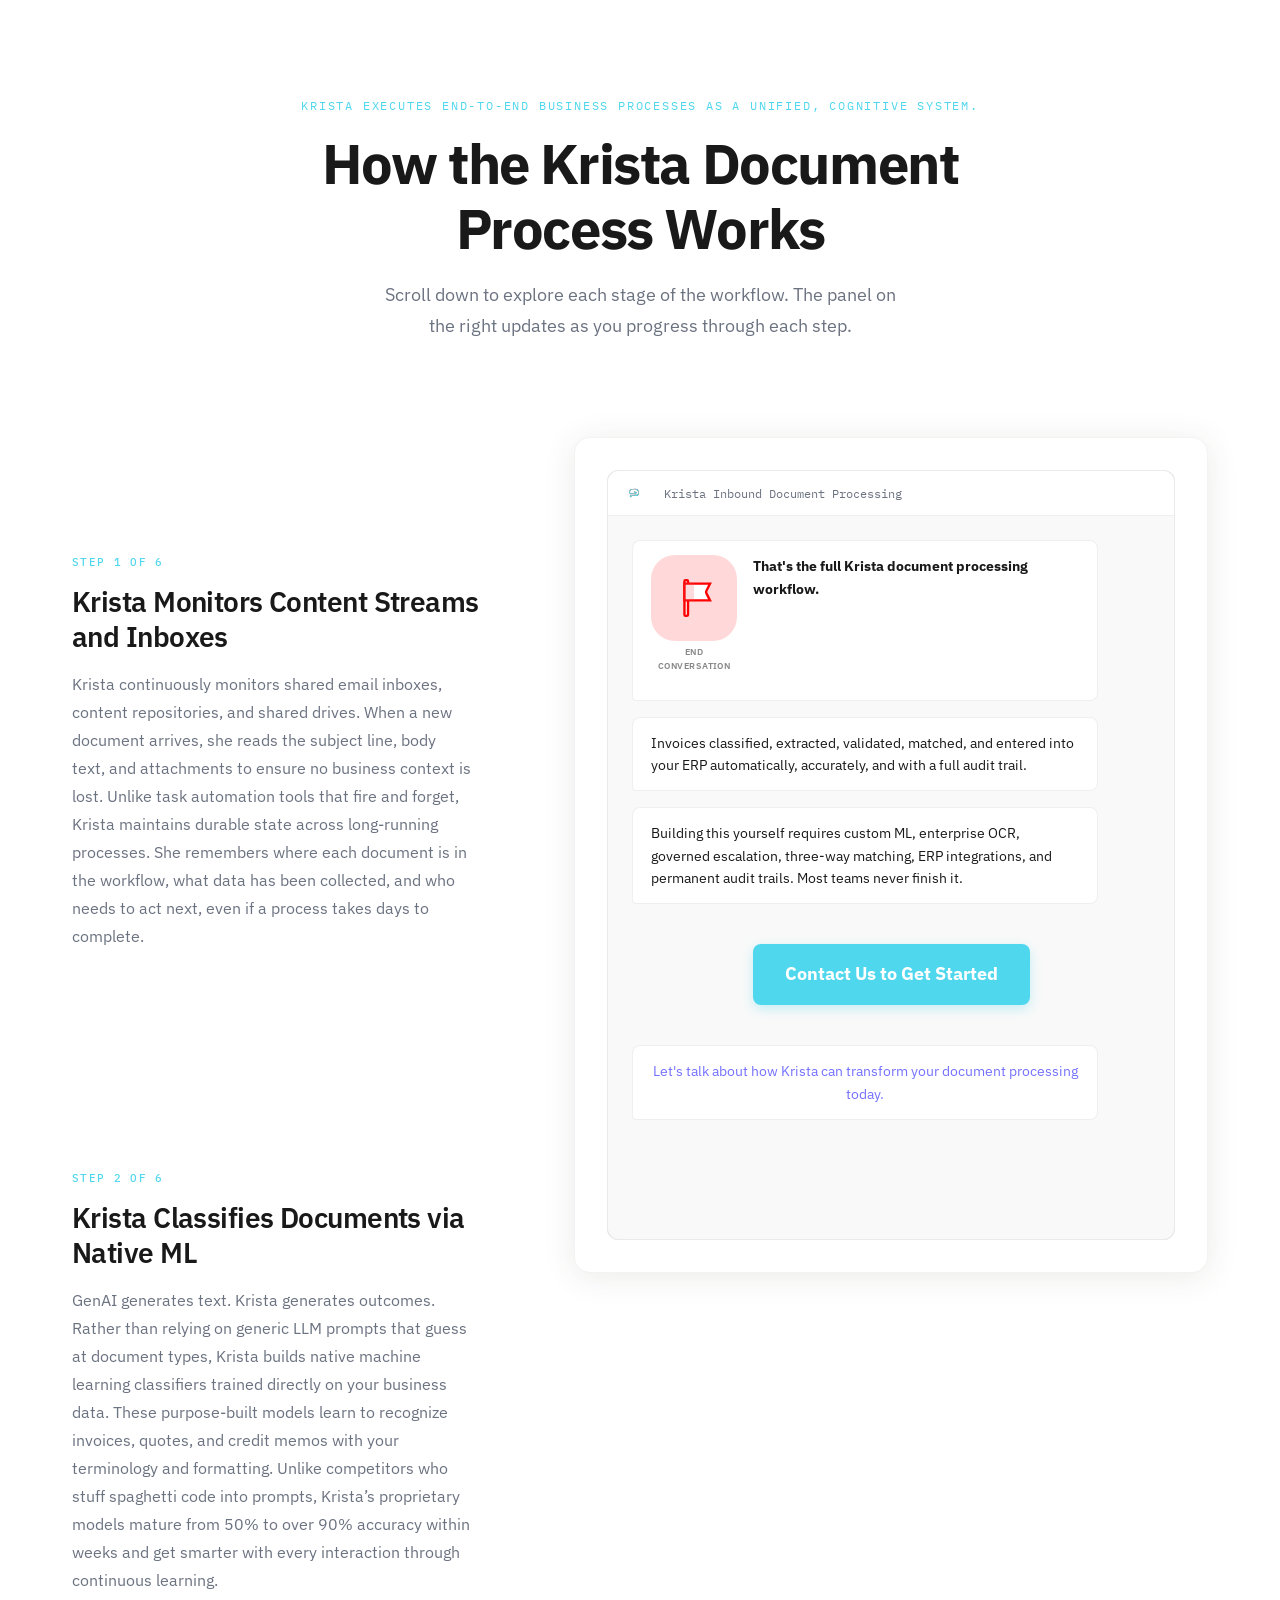
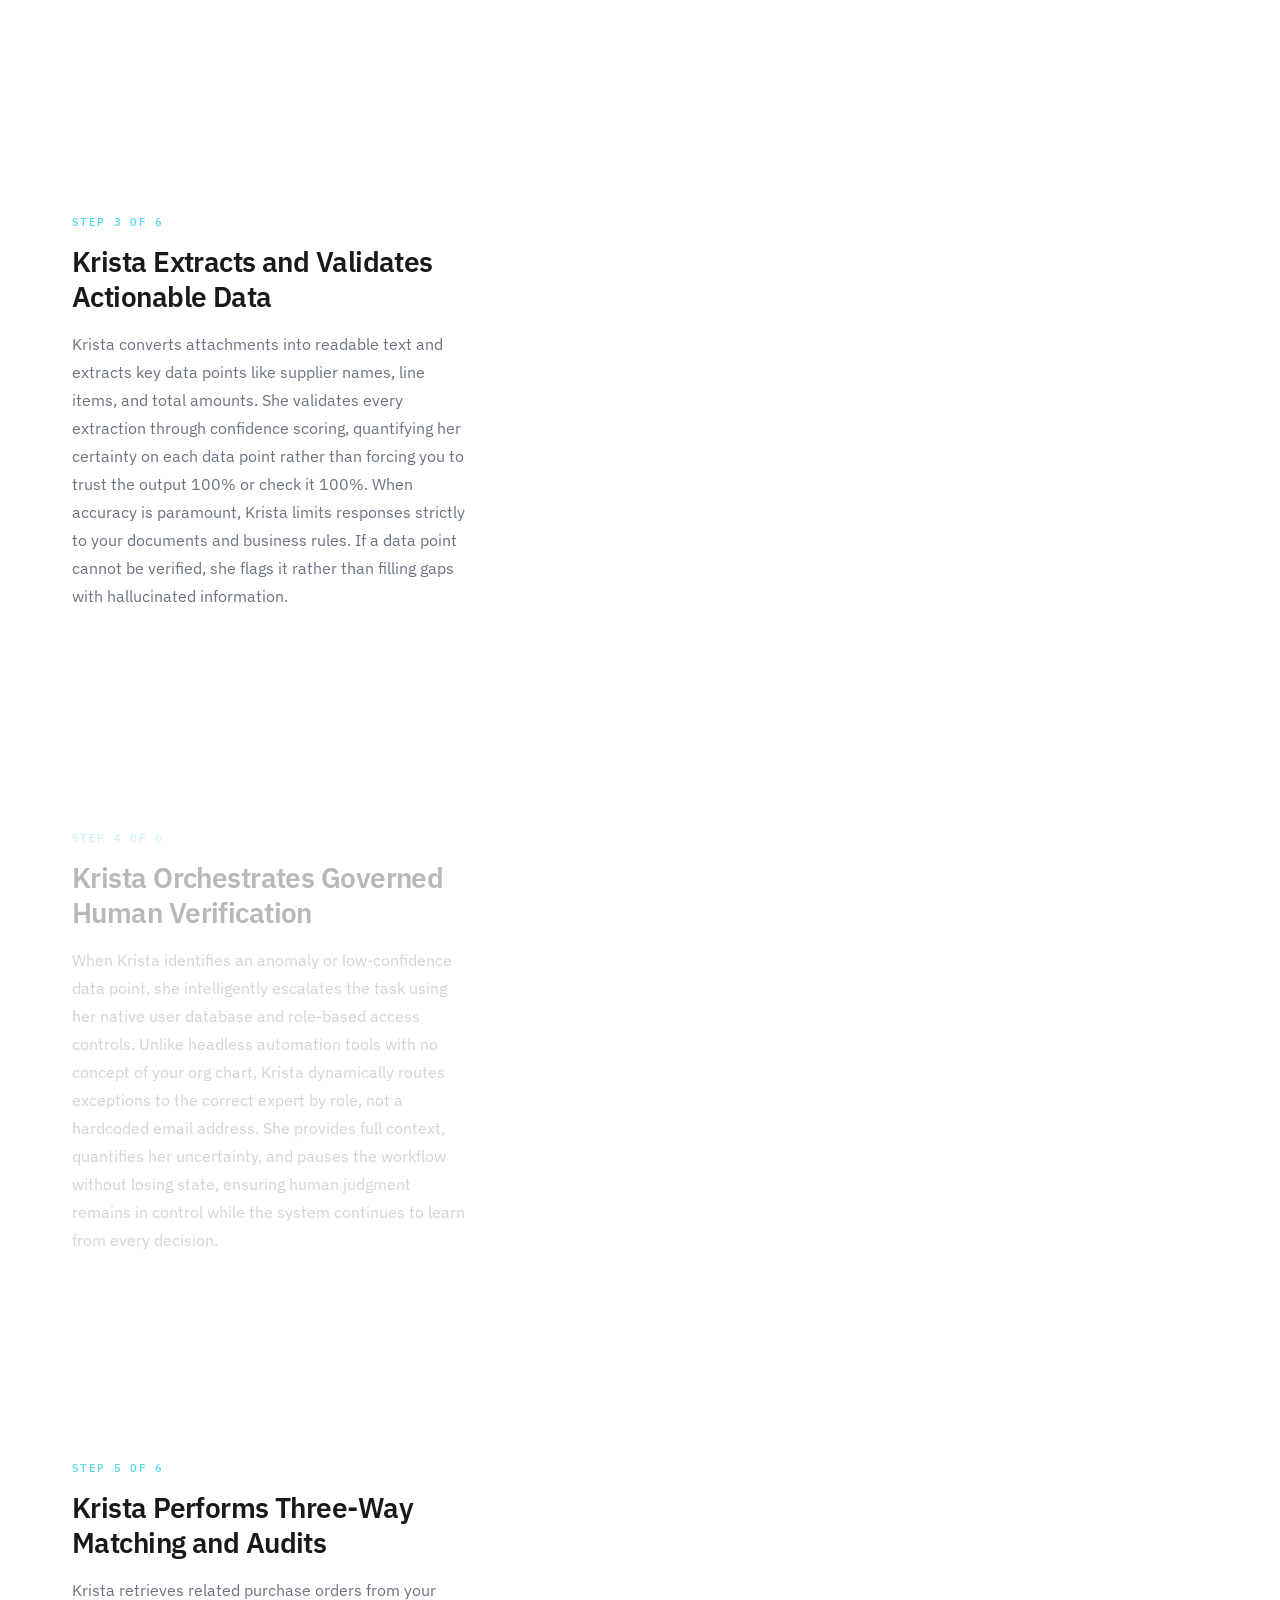
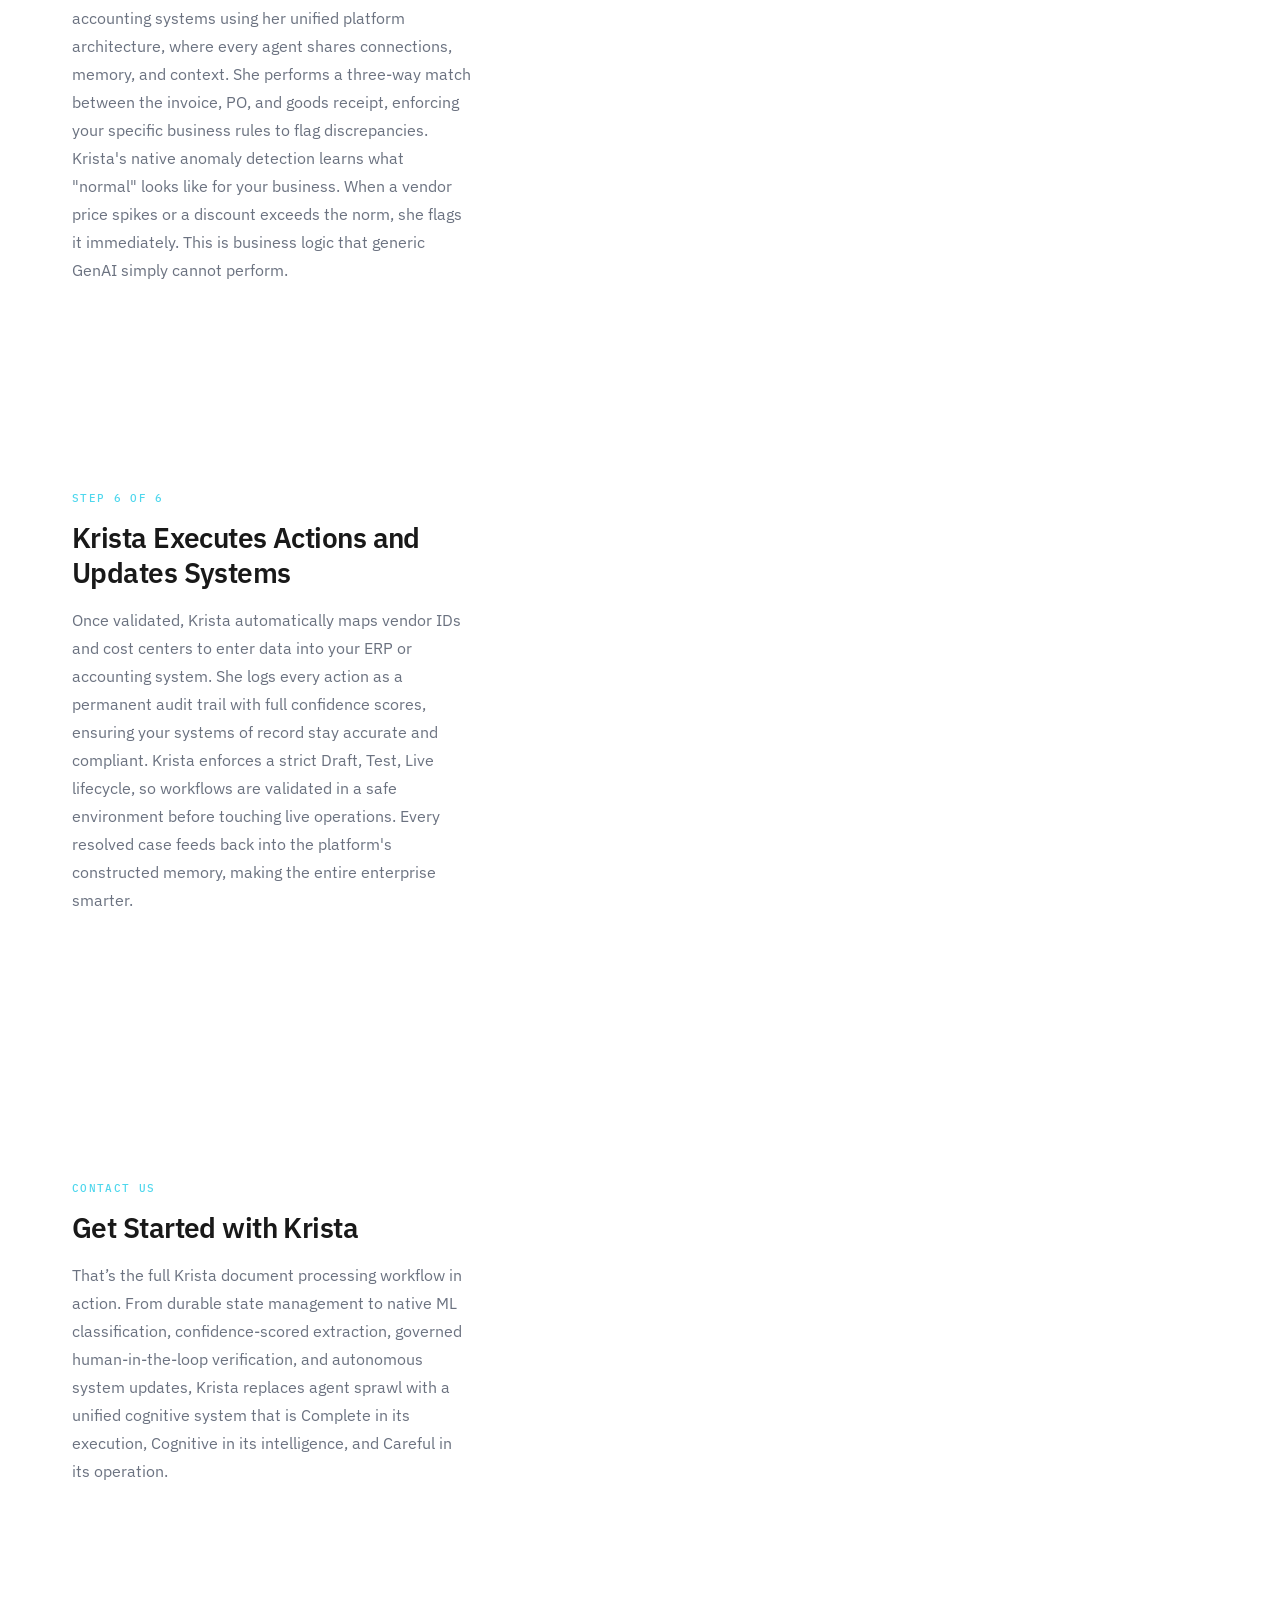
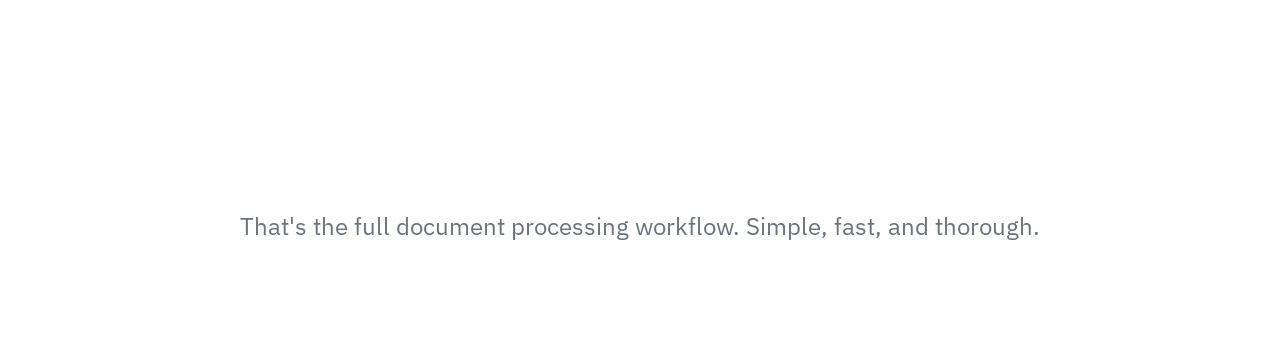
==== Inbound Document Processing/index.html @ 0df061a1 "Add Inbound Document Processing demo and update fonts to IBM Plex Sans New scrollytelling demo for i" ====
<!DOCTYPE html>
<html lang="en">
<head>
  <meta charset="UTF-8">
  <meta name="viewport" content="width=device-width, initial-scale=1.0">
  <title>Scrollytelling Demo</title>
  <link rel="preconnect" href="https://fonts.googleapis.com">
  <link rel="preconnect" href="https://fonts.gstatic.com" crossorigin>
  <link href="https://fonts.googleapis.com/css2?family=IBM+Plex+Sans:wght@400;500;600;700&family=IBM+Plex+Mono:wght@400;500&display=swap" rel="stylesheet">
  <link rel="stylesheet" href="styles.css">
</head>
<body>

  <header class="hero">
    <span class="hero__label">Krista executes end-to-end business processes as a unified, cognitive system.</span>
    <h1 class="hero__title">How the Krista Document Process Works</h1>
    <p class="hero__subtitle">Scroll down to explore each stage of the workflow. The panel on the right updates as you progress through each step.</p>
  </header>

  <section class="scrolly" aria-label="Feature walkthrough">

    <!-- LEFT COLUMN: Scrollable text steps -->
    <div class="scrolly__steps">

      <article class="scrolly__step is-active" data-step="1">
        <span class="scrolly__label">STEP 1 OF 6</span>
        <h2 class="scrolly__heading">Krista Monitors Content Streams and Inboxes</h2>
        <p class="scrolly__text">Krista continuously monitors shared email inboxes, content repositories, and shared drives. When a new document arrives, she reads the subject line, body text, and attachments to ensure no business context is lost. Unlike task automation tools that fire and forget, Krista maintains durable state across long-running processes. She remembers where each document is in the workflow, what data has been collected, and who needs to act next, even if a process takes days to complete.</p>
      </article>

      <article class="scrolly__step" data-step="2">
        <span class="scrolly__label">STEP 2 OF 6</span>
        <h2 class="scrolly__heading">Krista Classifies Documents via Native ML</h2>
        <p class="scrolly__text">GenAI generates text. Krista generates outcomes. Rather than relying on generic LLM prompts that guess at document types, Krista builds native machine learning classifiers trained directly on your business data. These purpose-built models learn to recognize invoices, quotes, and credit memos with your terminology and formatting. Unlike competitors who stuff spaghetti code into prompts, Krista’s proprietary models mature from 50% to over 90% accuracy within weeks and get smarter with every interaction through continuous learning.</p>
      </article>

      <article class="scrolly__step" data-step="3">
        <span class="scrolly__label">STEP 3 OF 6</span>
        <h2 class="scrolly__heading">Krista Extracts and Validates Actionable Data</h2>
        <p class="scrolly__text">Krista converts attachments into readable text and extracts key data points like supplier names, line items, and total amounts. She validates every extraction through confidence scoring, quantifying her certainty on each data point rather than forcing you to trust the output 100% or check it 100%. When accuracy is paramount, Krista limits responses strictly to your documents and business rules. If a data point cannot be verified, she flags it rather than filling gaps with hallucinated information.</p>
      </article>

      <article class="scrolly__step" data-step="4">
        <span class="scrolly__label">STEP 4 OF 6</span>
        <h2 class="scrolly__heading">Krista Orchestrates Governed Human Verification</h2>
        <p class="scrolly__text">When Krista identifies an anomaly or low-confidence data point, she intelligently escalates the task using her native user database and role-based access controls. Unlike headless automation tools with no concept of your org chart, Krista dynamically routes exceptions to the correct expert by role, not a hardcoded email address. She provides full context, quantifies her uncertainty, and pauses the workflow without losing state, ensuring human judgment remains in control while the system continues to learn from every decision.</p>
      </article>

      <article class="scrolly__step" data-step="5">
        <span class="scrolly__label">STEP 5 OF 6</span>
        <h2 class="scrolly__heading">Krista Performs Three-Way Matching and Audits</h2>
        <p class="scrolly__text">Krista retrieves related purchase orders from your accounting systems using her unified platform architecture, where every agent shares connections, memory, and context. She performs a three-way match between the invoice, PO, and goods receipt, enforcing your specific business rules to flag discrepancies. Krista's native anomaly detection learns what "normal" looks like for your business. When a vendor price spikes or a discount exceeds the norm, she flags it immediately. This is business logic that generic GenAI simply cannot perform.</p>
      </article>

      <article class="scrolly__step" data-step="6">
        <span class="scrolly__label">STEP 6 OF 6</span>
        <h2 class="scrolly__heading">Krista Executes Actions and Updates Systems</h2>
        <p class="scrolly__text">Once validated, Krista automatically maps vendor IDs and cost centers to enter data into your ERP or accounting system. She logs every action as a permanent audit trail with full confidence scores, ensuring your systems of record stay accurate and compliant. Krista enforces a strict Draft, Test, Live lifecycle, so workflows are validated in a safe environment before touching live operations. Every resolved case feeds back into the platform's constructed memory, making the entire enterprise smarter.</p>
      </article>

       <article class="scrolly__step" data-step="7">
        <span class="scrolly__label">Contact Us</span>
        <h2 class="scrolly__heading">Get Started with Krista</h2>
        <p class="scrolly__text">That’s the full Krista document processing workflow in action. From durable state management to native ML classification, confidence-scored extraction, governed human-in-the-loop verification, and autonomous system updates, Krista replaces agent sprawl with a unified cognitive system that is Complete in its execution, Cognitive in its intelligence, and Careful in its operation.</p>

    </div>

    <!-- RIGHT COLUMN: Sticky panel with swappable content -->
    <div class="scrolly__sticky-wrap">
      <div class="scrolly__sticky">

       <!-- Panel 1: Step 1 – Monitor Content Streams and Inboxes -->
<div class="scrolly__panel is-active" data-panel="1">
  <div class="panel-card">
    <div class="panel-card__header">
      <img src="krista-mark.svg" alt="Krista" style="width: 20px; height: 20px; vertical-align: middle; margin-right: 6px;">
      <span class="panel-card__title">Krista Inbound Document Processing</span>
    </div>
    <div class="panel-card__body">

      <div class="chat-bubble chat-bubble--user">
        <div style="float: left; margin: 0 16px 12px 0; max-width: 20%;">
          <img src="icon-ask-system.svg" alt="Ask a System" style="display: block; width: 100%; height: auto; border-radius: 8px;">
          <div style="font-size: 9px; font-weight: 600; text-transform: uppercase; letter-spacing: 0.05em; color: #888; margin-top: 4px; text-align: center;">Ask a System</div>
        </div>
        New email in ap@yourcompany.com<br>
        From: billing@acme-supplier.com<br>
        Subject: Invoice #INV-2024-7891 Attached<br>
        1 attachment: invoice_7891.pdf
      </div>

      <div class="chat-bubble chat-bubble--agent chat-bubble--hidden">
        <span class="chat-bubble__status">Monitoring inbox and shared drives...</span>
        New message with attachment detected. Reading subject, body, and metadata.
      </div>

      <div class="chat-bubble chat-bubble--agent chat-bubble--hidden">
        <span class="chat-bubble__status">Step 1 complete.</span>
        Document received. Moving to classification.
      </div>
    </div>
  </div>
</div>

<!-- Panel 2: Step 2 – Classify Documents via Native ML -->
<div class="scrolly__panel" data-panel="2">
  <div class="panel-card">
    <div class="panel-card__header">
      <img src="krista-mark.svg" alt="Krista" style="width: 20px; height: 20px; vertical-align: middle; margin-right: 6px;">
      <span class="panel-card__title">Krista Inbound Document Processing</span>
    </div>
    <div class="panel-card__body">

      <div class="chat-bubble chat-bubble--agent">
        <div style="float: left; margin: 0 16px 12px 0; max-width: 20%;">
          <img src="icon-ask-krista-ai.svg" alt="Ask Krista AI" style="display: block; width: 100%; height: auto; border-radius: 8px;">
          <div style="font-size: 9px; font-weight: 600; text-transform: uppercase; letter-spacing: 0.05em; color: #888; margin-top: 4px; text-align: center;">Ask Krista AI</div>
        </div>
        <span class="chat-bubble__status">Analyzing attachment: invoice_7891.pdf</span>
        Running native ML classifier trained on your business documents.
      </div>

      <div class="chat-bubble chat-bubble--agent chat-bubble--hidden">
        <span class="chat-bubble__status">Classification result:</span>
        Document type: Invoice<br>
        Sub-type: Vendor Purchase Invoice<br>
        Confidence: 96%
      </div>

      <div class="chat-bubble chat-bubble--agent chat-bubble--hidden">
        <span class="chat-bubble__status">Step 2 complete.</span>
        Document classified. Proceeding to data extraction.
      </div>

    </div>
  </div>
</div>
    <!-- Panel 3: Step 3 – Extract and Validate Actionable Data -->
<div class="scrolly__panel" data-panel="3">
  <div class="panel-card">
    <div class="panel-card__header">
      <img src="krista-mark.svg" alt="Krista" style="width: 20px; height: 20px; vertical-align: middle; margin-right: 6px;">
      <span class="panel-card__title">Krista Inbound Document Processing</span>
    </div>
    <div class="panel-card__body">

      <div class="chat-bubble chat-bubble--agent">
        <div style="float: left; margin: 0 16px 12px 0; max-width: 20%;">
          <img src="icon-ask-krista-ai.svg" alt="Ask Krista AI" style="display: block; width: 100%; height: auto; border-radius: 8px;">
          <div style="font-size: 9px; font-weight: 600; text-transform: uppercase; letter-spacing: 0.05em; color: #888; margin-top: 4px; text-align: center;">Ask Krista AI</div>
        </div>
        <span class="chat-bubble__status">Extracting key data points...</span>
        Supplier: Acme Industrial Supply<br>
        Invoice #: INV-2024-7891<br>
        Line items: 3 detected<br>
        Total: $14,750.00
      </div>

      <div class="chat-bubble chat-bubble--agent chat-bubble--hidden">
        <span class="chat-bubble__status">Confidence scoring...</span>
        Supplier name: 99% | Line items: 97% | Total: 99%<br>
        Overall data integrity: 98%
      </div>

      <div class="chat-bubble chat-bubble--agent chat-bubble--hidden">
        <span class="chat-bubble__status">Step 3 complete.</span>
        All data extracted and validated. Proceeding to verification.
      </div>

    </div>
  </div>
</div>
    

        <!-- Panel 4: Step 4 – Governed Human Verification -->
<div class="scrolly__panel" data-panel="4">
  <div class="panel-card">
    <div class="panel-card__header">
      <img src="krista-mark.svg" alt="Krista" style="width: 20px; height: 20px; vertical-align: middle; margin-right: 6px;">
      <span class="panel-card__title">Krista Inbound Document Processing</span>
    </div>
    <div class="panel-card__body">

      <div class="chat-bubble chat-bubble--agent">
        <div style="float: left; margin: 0 16px 12px 0; max-width: 20%;">
          <img src="icon-inform-person.svg" alt="Inform a Person" style="display: block; width: 100%; height: auto; border-radius: 8px;">
          <div style="font-size: 9px; font-weight: 600; text-transform: uppercase; letter-spacing: 0.05em; color: #888; margin-top: 4px; text-align: center;">Inform a Person</div>
        </div>
        <span class="chat-bubble__status">Anomaly detected</span>
        Line item #2 unit price ($4,250) differs from catalog ($3,950).<br>
        <strong>Flagged. Initiating governed escalation.</strong>
      </div>

      <div class="chat-bubble chat-bubble--agent chat-bubble--hidden">
        <span class="chat-bubble__status">Routing to AP Manager (Vendor Pricing)...</span>
        Providing: original PDF, extracted data, flagged discrepancy, supplier history.
      </div>

      <div class="chat-bubble chat-bubble--agent chat-bubble--hidden">
        <span class="chat-bubble__status">Waiting for human verification...</span>
        Krista paused. Human judgment in control.
      </div>

      <div class="chat-bubble chat-bubble--agent chat-bubble--hidden">
        <span class="chat-bubble__status">Step 4 complete.</span>
        Expert confirmed: new contract rate is valid. Proceeding.
      </div>

    </div>
  </div>
</div>

        <!-- Panel 5: Step 5 – Three-Way Matching and Audits -->
<div class="scrolly__panel" data-panel="5">
  <div class="panel-card">
    <div class="panel-card__header">
      <img src="krista-mark.svg" alt="Krista" style="width: 20px; height: 20px; vertical-align: middle; margin-right: 6px;">
      <span class="panel-card__title">Krista Inbound Document Processing</span>
    </div>
    <div class="panel-card__body">

      <div class="chat-bubble chat-bubble--agent">
        <div style="float: left; margin: 0 16px 12px 0; max-width: 20%;">
          <img src="icon-ask-system.svg" alt="Ask a System" style="display: block; width: 100%; height: auto; border-radius: 8px;">
          <div style="font-size: 9px; font-weight: 600; text-transform: uppercase; letter-spacing: 0.05em; color: #888; margin-top: 4px; text-align: center;">Ask a System</div>
        </div>
        <span class="chat-bubble__status">Retrieving PO from accounting systems...</span>
        Matching PO found: PO-2024-3344
      </div>

      <div class="chat-bubble chat-bubble--agent chat-bubble--hidden">
        <span class="chat-bubble__status">Three-way match...</span>
        Invoice INV-2024-7891 / PO PO-2024-3344 / GR GR-8821<br>
        Line items: 3/3 matched | Amounts: 0.2% variance
      </div>

      <div class="chat-bubble chat-bubble--agent chat-bubble--hidden">
        <span class="chat-bubble__status">Business rules check...</span>
        Duplicate: PASSED | Net 30: confirmed | Under $25K: auto-approved | Fraud: none
      </div>

      <div class="chat-bubble chat-bubble--agent chat-bubble--hidden">
        <span class="chat-bubble__status">Step 5 complete.</span>
        Three-way match verified. Ready for system entry.
      </div>

    </div>
  </div>
</div>

        <!-- Panel 6: Step 6 – Execute Actions and Update Systems -->
<div class="scrolly__panel" data-panel="6">
  <div class="panel-card">
    <div class="panel-card__header">
      <img src="krista-mark.svg" alt="Krista" style="width: 20px; height: 20px; vertical-align: middle; margin-right: 6px;">
      <span class="panel-card__title">Krista Inbound Document Processing</span>
    </div>
    <div class="panel-card__body">

      <div class="chat-bubble chat-bubble--agent">
        <div style="float: left; margin: 0 16px 12px 0; max-width: 20%;">
          <img src="icon-manage-information.svg" alt="Manage Information" style="display: block; width: 100%; height: auto; border-radius: 8px;">
          <div style="font-size: 9px; font-weight: 600; text-transform: uppercase; letter-spacing: 0.05em; color: #888; margin-top: 4px; text-align: center;">Manage Information</div>
        </div>
        <span class="chat-bubble__status">Mapping to ERP...</span>
        Vendor ID: V-00482 | Cost center: CC-3100 | GL: 5200
      </div>

      <div class="chat-bubble chat-bubble--agent chat-bubble--hidden">
        <span class="chat-bubble__status">Posting to accounts payable...</span>
        AP voucher created in SAP. Payment scheduled: April 14, 2026.
      </div>

      <div class="chat-bubble chat-bubble--agent chat-bubble--hidden">
        <span class="chat-bubble__status">Audit trail logged.</span>
        Receipt, classification, verification, match, and ERP entry recorded.
      </div>

      <div class="chat-bubble chat-bubble--agent chat-bubble--hidden">
        <span class="chat-bubble__status">Step 6 complete.</span>
        Systems updated. Audit secured. Ready for next document.
      </div>

    </div>
  </div>
</div>
<!-- Panel 7: Final Summary & Call to Action -->
<div class="scrolly__panel" data-panel="7">
  <div class="panel-card">
    <div class="panel-card__header">
      <img src="krista-mark.svg" alt="Krista" style="width: 20px; height: 20px; vertical-align: middle; margin-right: 6px;">
      <span class="panel-card__title">Krista Inbound Document Processing</span>
    </div>
    <div class="panel-card__body">

      <div class="chat-bubble chat-bubble--agent">
        <div style="float: left; margin: 0 16px 12px 0; max-width: 20%;">
          <img src="icon-end-conversation.svg" alt="End Conversation" style="display: block; width: 100%; height: auto; border-radius: 8px;">
          <div style="font-size: 9px; font-weight: 600; text-transform: uppercase; letter-spacing: 0.05em; color: #888; margin-top: 4px; text-align: center;">End Conversation</div>
        </div>
        <strong>That's the full Krista document processing workflow.</strong>
      </div>

      <div class="chat-bubble chat-bubble--agent chat-bubble--hidden">
        Invoices classified, extracted, validated, matched, and entered into your ERP automatically, accurately, and with a full audit trail.
      </div>

      <div class="chat-bubble chat-bubble--agent chat-bubble--hidden">
        Building this yourself requires custom ML, enterprise OCR, governed escalation, three-way matching, ERP integrations, and permanent audit trails. Most teams never finish it.
      </div>

      <!-- Call to Action Button -->
      <div style="text-align: center; margin: 24px 0;">
        <a href="https://krista.ai/contact/"
           target="_blank"
           style="display: inline-block; padding: 16px 32px; background-color: #4FD7ED; color: #FFFFFF; font-weight: bold; text-decoration: none; border-radius: 8px; font-size: 18px; box-shadow: 0 4px 12px rgba(79,215,237,0.3); transition: all 0.3s;">
          Contact Us to Get Started
        </a>
      </div>

      <div class="chat-bubble chat-bubble--agent chat-bubble--hidden" style="text-align: center; font-size: 14px; color: #7471FF;">
        Let's talk about how Krista can transform your document processing today.
      </div>

    </div>
  </div>
</div>
      </div>
    </div>

  </section>

  <footer class="closing">
    <p class="closing__text">That's the full document processing workflow. Simple, fast, and thorough.</p>
  </footer>

  <script src="script.js"></script>
</body>
</html>
---- Inbound Document Processing/styles.css ----
/* ===== DESIGN TOKENS ===== */
:root {
 --color-bg:          #FFFFFF;       /* Primary white for main background */
  --color-bg-light:    #f9f9f9;       /* Light Grey like the product background */
  --color-surface:     #FFFFFF;       /* Clean white cards/bubbles */
  --color-text:        #191919;       /* Nearly Black – main body text, strong readability */
  --color-text-muted:  #6B7280;       /* Grey – muted text, subtitles, secondary info */
  --color-accent:      #4FD7ED;       /* Krista primary blue – key accents, buttons, active states */
  --color-accent-light:#3F39FF;       /* Neon Blue – lighter/vibrant variant for hover/glow */
  --color-callout-bg:  #F6AF1E;       /* Mandarin – warm callout background (attention-grabbing but not harsh) */
  --color-callout-border: #EB7C80;  /* Salmon – border or accent line for callouts/status */
  --color-code-bg:     #3F3920;       /* Deep brown – dark code/syntax block background */
  --color-code-text:   #FFFFFF;       /* White – high-contrast text on dark code bg */
  --color-critical:    #EB7C80;       /* Salmon – softer "critical" (errors/warnings) instead of harsh red */
  --color-high: #e67e22;
  --color-medium: #f1c40f;
  --color-low: #27ae60;

  --font-heading: "IBM Plex Sans", system-ui, -apple-system, sans-serif;
  --font-body: "IBM Plex Sans", system-ui, -apple-system, sans-serif;
  --font-mono: "IBM Plex Mono", "SF Mono", "Consolas", monospace;

  --radius-lg: 16px;
  --radius-md: 12px;
  --radius-sm: 8px;
  --radius-xs: 4px;

  --shadow-card: 0 2px 16px rgba(72, 58, 49, 0.06);
  --shadow-sticky: 0 4px 32px rgba(72, 58, 49, 0.10);

  --sticky-top: 2rem;
  --step-min-height: 70vh;
  --transition-speed: 0.4s;
}

/* ===== RESET & BASE ===== */
*,
*::before,
*::after {
  margin: 0;
  padding: 0;
  box-sizing: border-box;
}

html {
  scroll-behavior: smooth;
}

body {
  font-family: var(--font-body);
  background-color: var(--color-bg);
  color: var(--color-text);
  line-height: 1.6;
  -webkit-font-smoothing: antialiased;
}

/* ===== HERO SECTION ===== */
.hero {
  max-width: 800px;
  margin: 0 auto;
  padding: 6rem 2rem 4rem;
  text-align: center;
}

.hero__label {
  font-family: var(--font-mono);
  font-size: 0.75rem;
  letter-spacing: 0.15em;
  text-transform: uppercase;
  color: var(--color-accent);
  display: block;
  margin-bottom: 1rem;
}

.hero__title {
  font-family: var(--font-heading);
  font-size: clamp(2rem, 5vw, 3.5rem);
  font-weight: 700;
  line-height: 1.15;
  letter-spacing: -0.025em;
  color: var(--color-text);
  margin-bottom: 1.25rem;
}

.hero__subtitle {
  font-size: 1.125rem;
  color: var(--color-text-muted);
  max-width: 520px;
  margin: 0 auto;
  line-height: 1.7;
}

/* ===== SCROLLYTELLING CONTAINER ===== */
.scrolly {
  display: flex;
  gap: 48px;
  max-width: 1200px;
  margin: 0 auto;
  padding: 2rem 2rem 4rem;
  position: relative;
}

/* ===== LEFT COLUMN: STEPS ===== */
.scrolly__steps {
  flex: 0 0 40%;
  min-width: 0;
}

.scrolly__step {
  min-height: var(--step-min-height);
  padding: 3rem 0;
  display: flex;
  flex-direction: column;
  justify-content: center;
  opacity: 0.3;
  transition: opacity 0.35s ease;
}

.scrolly__step.is-active {
  opacity: 1;
}

.scrolly__label {
  font-family: var(--font-mono);
  font-size: 0.7rem;
  font-weight: 500;
  letter-spacing: 0.12em;
  text-transform: uppercase;
  color: var(--color-accent);
  margin-bottom: 0.75rem;
  display: block;
}

.scrolly__heading {
  font-family: var(--font-heading);
  font-size: 1.75rem;
  font-weight: 600;
  color: var(--color-text);
  margin-bottom: 1rem;
  line-height: 1.25;
  letter-spacing: -0.02em;
}

.scrolly__text {
  font-size: 1rem;
  line-height: 1.75;
  color: var(--color-text-muted);
  max-width: 40ch;
}

.scrolly__button {
  display: inline-flex;
  align-items: center;
  justify-content: center;
  margin-top: 1.5rem;
  padding: 0.75rem 1.25rem;
  border-radius: var(--radius-sm);
  background: var(--color-accent);
  color: #fff;
  text-decoration: none;
  font-weight: 600;
  transition: background 0.2s ease;
}

.scrolly__button:hover {
  background: var(--color-accent-light);
}

/* ===== RIGHT COLUMN: STICKY WRAP ===== */
.scrolly__sticky-wrap {
  flex: 1;
  min-width: 0;
}

.scrolly__sticky {
  position: sticky;
  top: var(--sticky-top);
  height: calc(100vh - var(--sticky-top) - 2rem);
  background: var(--color-surface);
  border-radius: var(--radius-lg);
  box-shadow: var(--shadow-sticky);
  border: 1px solid rgba(72, 58, 49, 0.06);
  overflow: hidden;
  display: grid;
}

/* ===== PANEL STACKING & TRANSITIONS ===== */
.scrolly__panel {
  grid-area: 1 / 1;
  opacity: 0;
  visibility: hidden;
  transition:
    opacity var(--transition-speed) ease,
    visibility 0s var(--transition-speed);
  padding: 2rem;
  display: flex;
  flex-direction: column;
  justify-content: center;
  overflow-y: auto;
}

.scrolly__panel.is-active {
  opacity: 1;
  visibility: visible;
  transition:
    opacity var(--transition-speed) ease,
    visibility 0s 0s;
}

/* ===== CALLOUT BOX ===== */
.scrolly__callout {
  background: var(--color-callout-bg);
  border-left: 3px solid var(--color-callout-border);
  border-radius: var(--radius-xs);
  padding: 0.875rem 1.125rem;
  margin-top: 1.5rem;
  font-size: 0.85rem;
  line-height: 1.6;
  color: var(--color-text);
}

/* ===== PANEL 1: CHAT CARD ===== */
.panel-card {
  background: var(--color-bg-light);
  border-radius: var(--radius-md);
  overflow: hidden;
  border: 1px solid rgba(72, 58, 49, 0.08);
  height: 100%;
  display: flex;
  flex-direction: column;
}

.panel-card__header {
  display: flex;
  align-items: center;
  gap: 6px;
  padding: 0.75rem 1rem;
  background: var(--color-bg);
  border-bottom: 1px solid rgba(72, 58, 49, 0.08);
}

.panel-card__dot {
  width: 10px;
  height: 10px;
  border-radius: 50%;
}

.panel-card__dot--red { background: #e74c3c; }
.panel-card__dot--yellow { background: #f39c12; }
.panel-card__dot--green { background: #2ecc71; }

.panel-card__title {
  font-family: var(--font-mono);
  font-size: 0.75rem;
  color: var(--color-text-muted);
  margin-left: 8px;
}

.panel-card__body {
  padding: 1.5rem;
  flex: 1;
  display: flex;
  flex-direction: column;
  gap: 1rem;
}

.chat-bubble {
  padding: 0.875rem 1.125rem;
  border-radius: var(--radius-sm);
  font-size: 0.875rem;
  line-height: 1.6;
  max-width: 90%;
}

.chat-bubble--user {
  background: var(--color-accent);
  color: #fff;
  align-self: flex-end;
  border-bottom-right-radius: var(--radius-xs);
}

.chat-bubble--agent {
  background: var(--color-surface);
  color: var(--color-text);
  align-self: flex-start;
  border: 1px solid rgba(72, 58, 49, 0.08);
  border-bottom-left-radius: var(--radius-xs);
}

.chat-bubble__status {
  display: block;
  font-family: var(--font-mono);
  font-size: 0.7rem;
  color: var(--color-accent-light);
  margin-bottom: 0.5rem;
}

.chat-bubble--hidden {
  opacity: 0;
  visibility: hidden;
  transition: opacity 0.3s ease, visibility 0.3s ease;
}

/* ===== PANEL 2: CODE BLOCK ===== */
.panel-code {
  background: var(--color-code-bg);
  border-radius: var(--radius-md);
  overflow: hidden;
  height: 100%;
  display: flex;
  flex-direction: column;
}

.panel-code__header {
  display: flex;
  justify-content: space-between;
  align-items: center;
  padding: 0.75rem 1.25rem;
  background: rgba(0, 0, 0, 0.2);
}

.panel-code__filename {
  font-family: var(--font-mono);
  font-size: 0.75rem;
  color: var(--color-code-text);
  opacity: 0.7;
}

.panel-code__badge {
  font-family: var(--font-mono);
  font-size: 0.65rem;
  text-transform: uppercase;
  letter-spacing: 0.08em;
  color: #2ecc71;
  background: rgba(46, 204, 113, 0.15);
  padding: 2px 8px;
  border-radius: 999px;
}

.panel-code__body {
  padding: 1.25rem;
  flex: 1;
  overflow: auto;
  font-family: var(--font-mono);
  font-size: 0.8rem;
  line-height: 1.8;
  color: var(--color-code-text);
  tab-size: 4;
}

.panel-code__body code {
  font-family: inherit;
}

.code-keyword { color: #e8a850; }
.code-func { color: #6dbf8b; }
.code-string { color: #e07b6c; }
.code-comment { color: #7b6f65; }

/* ===== PANEL 3: VISUAL/HEATMAP ===== */
.panel-visual {
  display: flex;
  flex-direction: column;
  align-items: center;
  justify-content: center;
  height: 100%;
  gap: 1.5rem;
}

.panel-visual__grid {
  display: flex;
  flex-direction: column;
  gap: 8px;
  width: 100%;
  max-width: 360px;
}

.heatmap-row {
  display: flex;
  gap: 8px;
}

.heatmap-cell {
  flex: 1;
  aspect-ratio: 1;
  border-radius: var(--radius-xs);
  background: color-mix(in srgb, var(--color-critical) calc(var(--intensity) * 100%), var(--color-bg) calc((1 - var(--intensity)) * 100%));
  opacity: 0.8;
  transition: transform 0.2s ease;
}

.heatmap-cell:hover {
  transform: scale(1.08);
  opacity: 1;
}

.panel-visual__legend {
  display: flex;
  align-items: center;
  gap: 0.75rem;
  font-size: 0.75rem;
  color: var(--color-text-muted);
}

.panel-visual__legend-bar {
  width: 120px;
  height: 8px;
  border-radius: 4px;
  background: linear-gradient(to right, var(--color-bg), var(--color-critical));
}

.panel-visual__legend-label {
  font-family: var(--font-mono);
  font-size: 0.65rem;
  text-transform: uppercase;
  letter-spacing: 0.08em;
}

.panel-visual__caption {
  font-size: 0.8rem;
  color: var(--color-text-muted);
  text-align: center;
}

/* ===== PANEL 4: METRICS ===== */
.panel-metrics {
  display: flex;
  flex-direction: column;
  gap: 1.25rem;
}

.panel-metrics__title {
  font-family: var(--font-heading);
  font-size: 1.25rem;
  font-weight: 600;
  color: var(--color-text);
}

.metric-row {
  display: flex;
  align-items: center;
  gap: 0.75rem;
}

.metric-row__label {
  font-size: 0.8rem;
  font-weight: 500;
  color: var(--color-text);
  width: 60px;
  flex-shrink: 0;
}

.metric-row__bar {
  flex: 1;
  height: 10px;
  background: var(--color-bg);
  border-radius: 5px;
  overflow: hidden;
}

.metric-row__fill {
  height: 100%;
  width: var(--width);
  border-radius: 5px;
  transition: width 0.6s ease;
}

.metric-row__fill--critical { background: var(--color-critical); }
.metric-row__fill--high { background: var(--color-high); }
.metric-row__fill--medium { background: var(--color-medium); }
.metric-row__fill--low { background: var(--color-low); }

.metric-row__value {
  font-family: var(--font-mono);
  font-size: 0.85rem;
  font-weight: 600;
  color: var(--color-text);
  width: 24px;
  text-align: right;
  flex-shrink: 0;
}

/* ===== PANEL 5: REPORT ===== */
.panel-report {
  display: flex;
  flex-direction: column;
  gap: 1.25rem;
}

.panel-report__header {
  display: flex;
  align-items: center;
  gap: 0.75rem;
}

.panel-report__icon {
  font-size: 2rem;
}

.panel-report__title {
  font-family: var(--font-heading);
  font-size: 1.15rem;
  font-weight: 600;
  color: var(--color-text);
}

.panel-report__meta {
  font-size: 0.75rem;
  color: var(--color-text-muted);
}

.panel-report__section {
  background: var(--color-bg-light);
  border-radius: var(--radius-sm);
  padding: 1rem 1.125rem;
  border: 1px solid rgba(72, 58, 49, 0.06);
}

.panel-report__section-title {
  font-size: 0.85rem;
  font-weight: 600;
  color: var(--color-text);
  margin-bottom: 0.375rem;
}

.panel-report__section-text {
  font-size: 0.8rem;
  line-height: 1.6;
  color: var(--color-text-muted);
  margin-bottom: 0.5rem;
}

.panel-report__section-text code {
  font-family: var(--font-mono);
  font-size: 0.75rem;
  background: var(--color-bg);
  padding: 1px 5px;
  border-radius: 3px;
  color: var(--color-accent);
}

.panel-report__severity {
  font-family: var(--font-mono);
  font-size: 0.6rem;
  font-weight: 600;
  letter-spacing: 0.08em;
  padding: 2px 8px;
  border-radius: 999px;
  display: inline-block;
}

.panel-report__severity--critical {
  background: rgba(192, 57, 43, 0.12);
  color: var(--color-critical);
}

.panel-report__severity--high {
  background: rgba(230, 126, 34, 0.12);
  color: var(--color-high);
}

/* ===== PANEL 6: CTA ===== */
.panel-cta {
  display: flex;
  flex-direction: column;
  align-items: center;
  justify-content: center;
  text-align: center;
  height: 100%;
  gap: 1rem;
}

.panel-cta__icon {
  width: 64px;
  height: 64px;
  border-radius: 50%;
  background: rgba(39, 174, 96, 0.12);
  color: var(--color-low);
  font-size: 1.75rem;
  display: flex;
  align-items: center;
  justify-content: center;
}

.panel-cta__title {
  font-family: var(--font-heading);
  font-size: 1.5rem;
  font-weight: 700;
  color: var(--color-text);
}

.panel-cta__text {
  font-size: 0.9rem;
  color: var(--color-text-muted);
  max-width: 36ch;
  line-height: 1.6;
}

.panel-cta__stats {
  display: flex;
  gap: 2rem;
  margin: 0.75rem 0;
}

.panel-cta__stat {
  display: flex;
  flex-direction: column;
  align-items: center;
}

.panel-cta__stat-value {
  font-family: var(--font-mono);
  font-size: 1.75rem;
  font-weight: 600;
  color: var(--color-text);
}

.panel-cta__stat-label {
  font-size: 0.7rem;
  color: var(--color-text-muted);
  text-transform: uppercase;
  letter-spacing: 0.06em;
}

.panel-cta__button {
  margin-top: 0.5rem;
  padding: 0.75rem 2rem;
  background: var(--color-accent);
  color: #fff;
  border: none;
  border-radius: var(--radius-sm);
  font-family: var(--font-body);
  font-size: 0.9rem;
  font-weight: 500;
  cursor: pointer;
  transition: background 0.2s ease, transform 0.15s ease;
}

.panel-cta__button:hover {
  background: var(--color-text);
  transform: translateY(-1px);
}

/* ===== FOOTER ===== */
.closing {
  text-align: center;
  padding: 6rem 2rem;
}

.closing__text {
  font-family: var(--font-heading);
  font-size: 1.5rem;
  color: var(--color-text-muted);
}

/* ===== RESPONSIVE ===== */
@media (max-width: 768px) {
  .hero {
    padding: 4rem 1.5rem 2rem;
  }

  .scrolly {
    flex-direction: column;
    gap: 0;
    padding: 0 1rem 2rem;
  }

  .scrolly__sticky-wrap {
    position: sticky;
    top: 0;
    z-index: 10;
    height: 50vh;
    order: -1;
  }

  .scrolly__sticky {
    position: relative;
    top: 0;
    height: 100%;
    border-radius: 0 0 var(--radius-md) var(--radius-md);
  }

  .scrolly__steps {
    flex: 1;
  }

  .scrolly__step {
    min-height: 50vh;
    padding: 2rem 0;
  }

  .scrolly__heading {
    font-size: 1.35rem;
  }

  .scrolly__panel {
    padding: 1.25rem;
  }
}
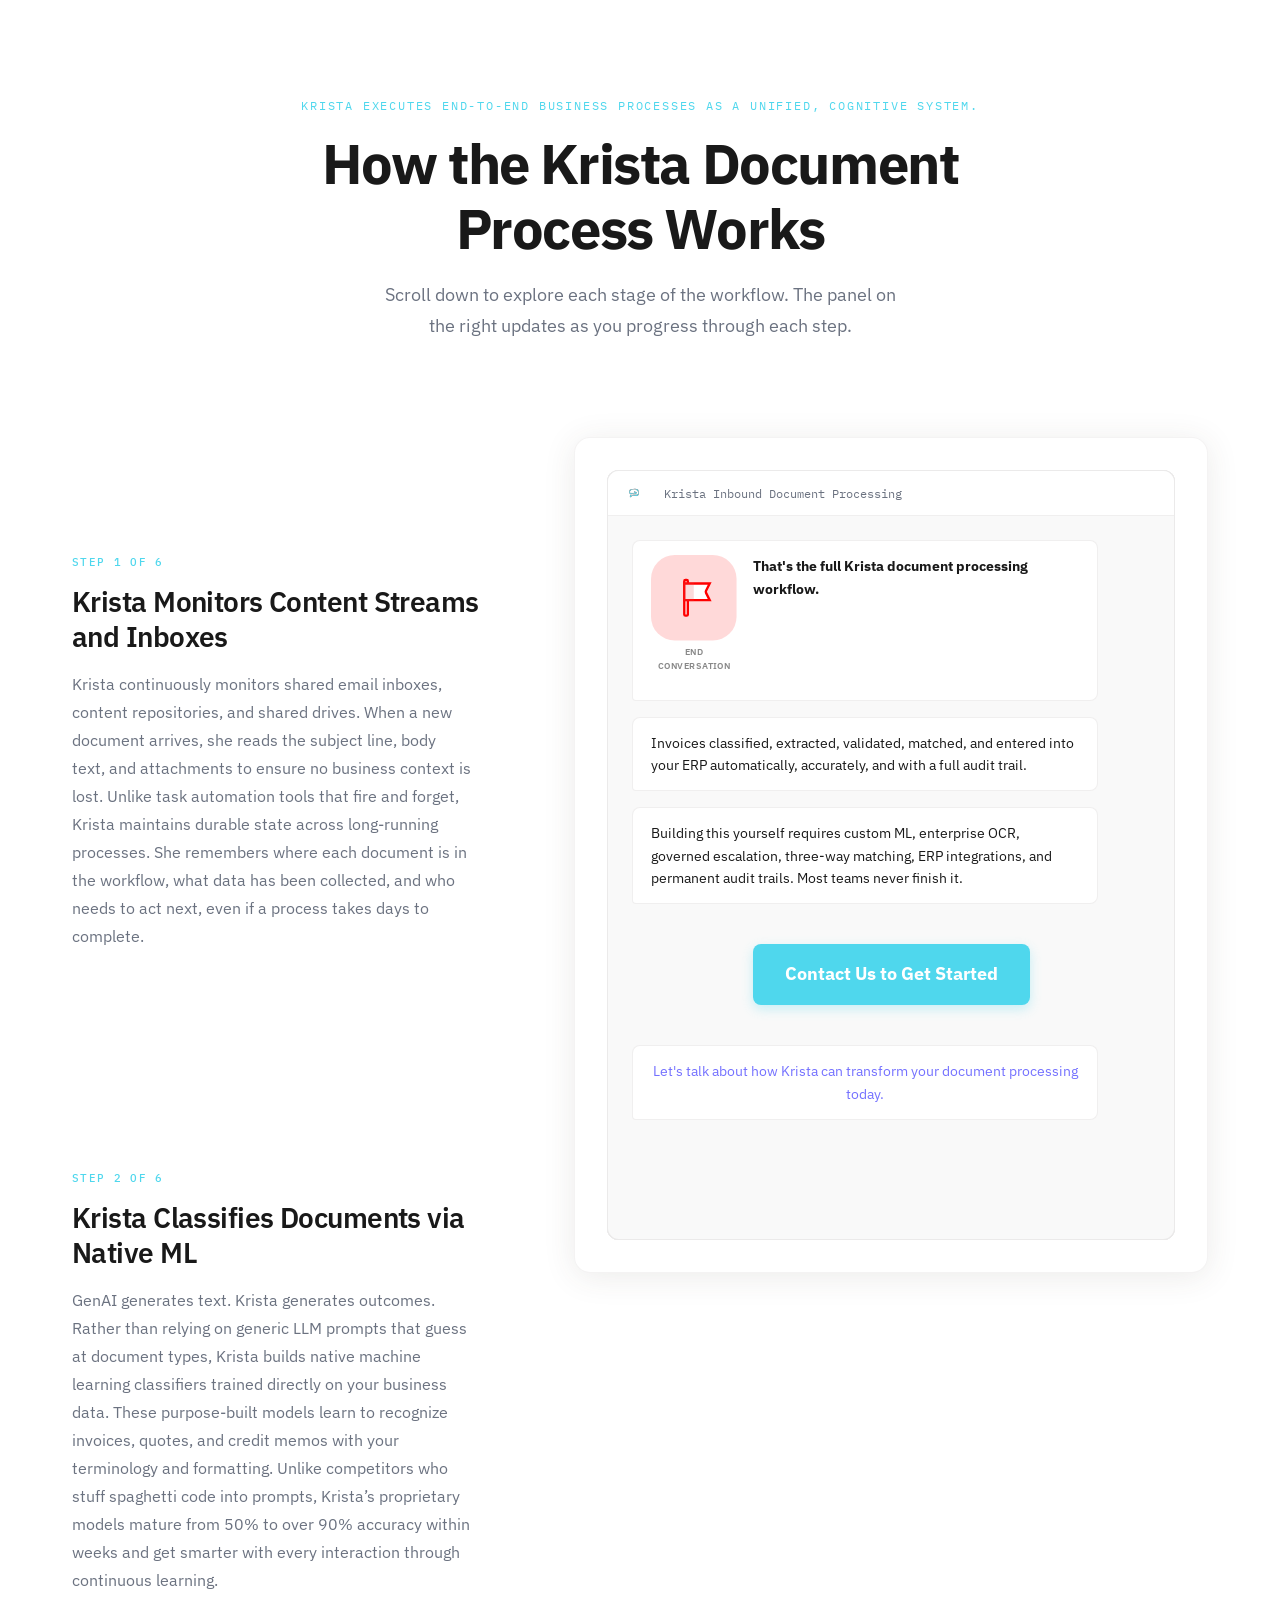
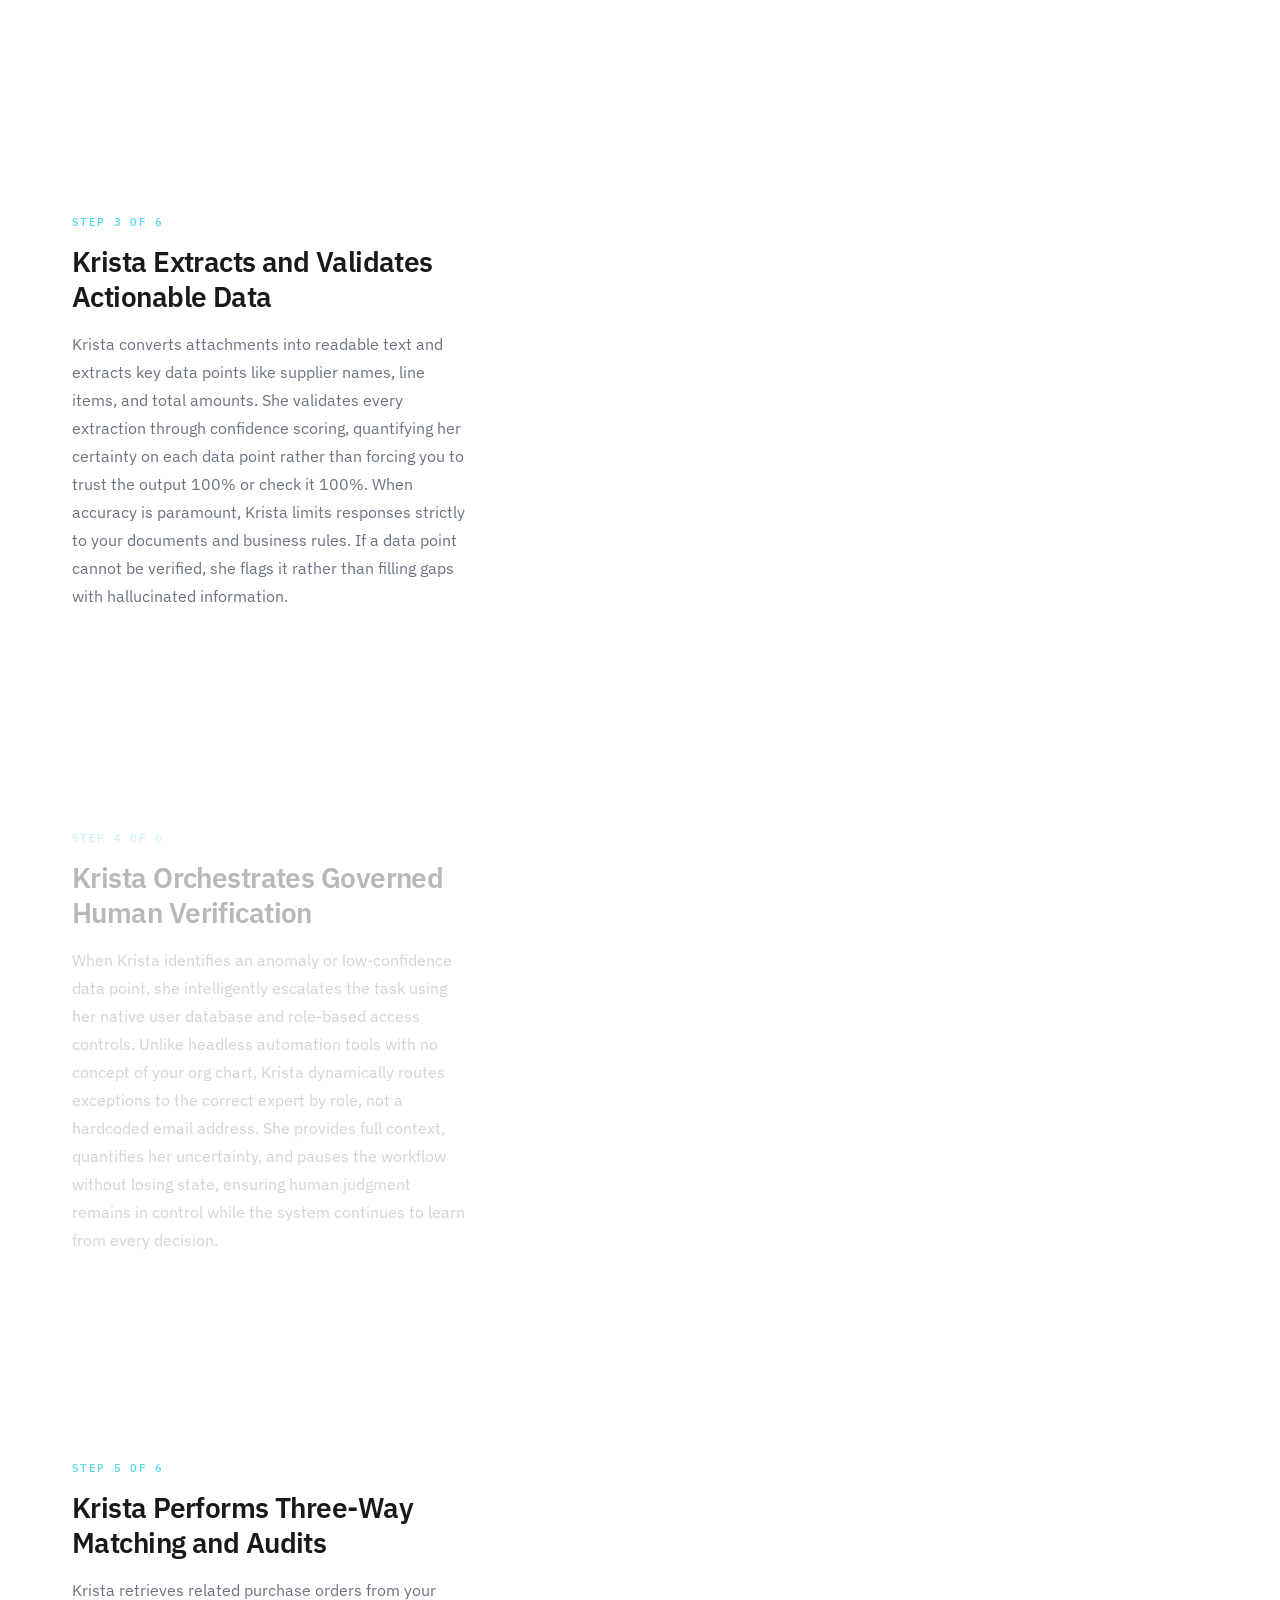
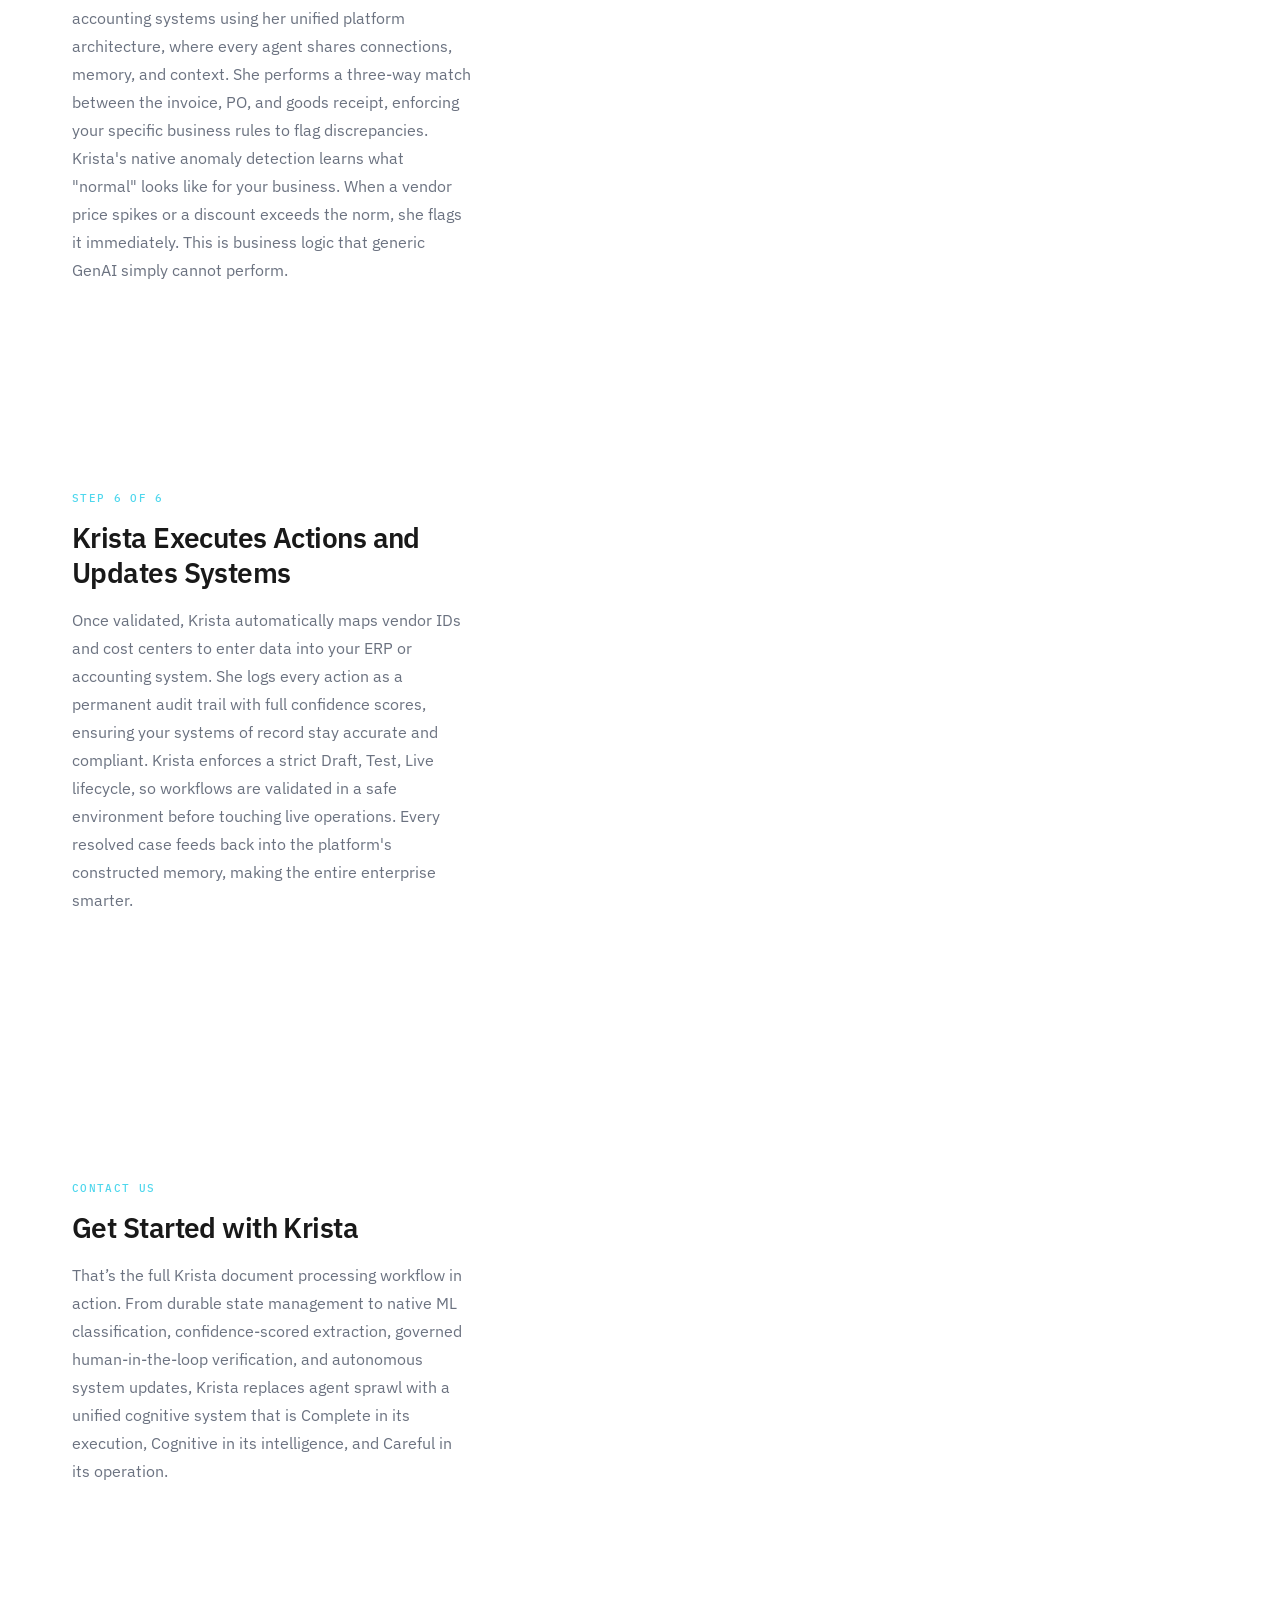
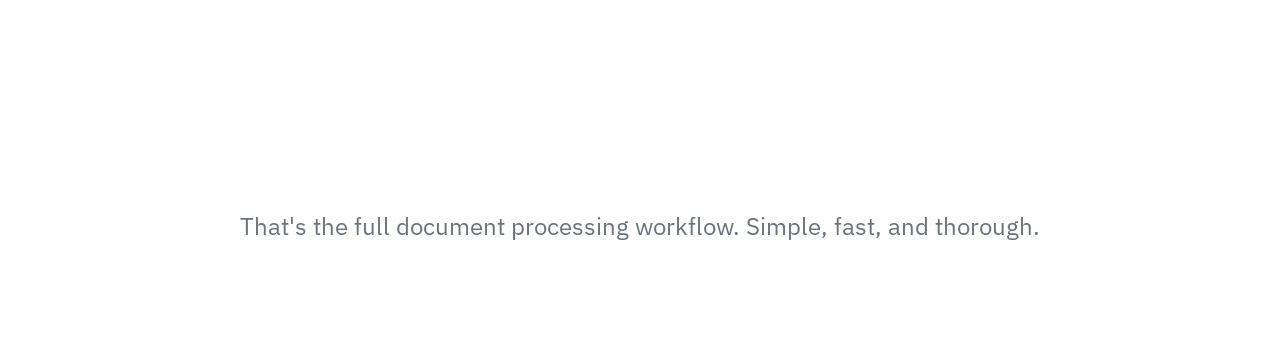
==== commit 217b6a2e: "Inline krista-mark and sync index.html with embed.html across both demos; soften Step 1 copy in Emai" ====
--- a/Inbound Document Processing/index.html
+++ b/Inbound Document Processing/index.html
@@ -3,15 +3,720 @@
 <head>
   <meta charset="UTF-8">
   <meta name="viewport" content="width=device-width, initial-scale=1.0">
-  <title>Scrollytelling Demo</title>
+  <title>Krista Document Processing - Scrollytelling Demo</title>
   <link rel="preconnect" href="https://fonts.googleapis.com">
   <link rel="preconnect" href="https://fonts.gstatic.com" crossorigin>
   <link href="https://fonts.googleapis.com/css2?family=IBM+Plex+Sans:wght@400;500;600;700&family=IBM+Plex+Mono:wght@400;500&display=swap" rel="stylesheet">
-  <link rel="stylesheet" href="styles.css">
+  <style>
+/* ===== DESIGN TOKENS ===== */
+:root {
+ --color-bg:          #FFFFFF;       /* Primary white for main background */
+  --color-bg-light:    #f9f9f9;       /* Light Grey like the product background */
+  --color-surface:     #FFFFFF;       /* Clean white cards/bubbles */
+  --color-text:        #191919;       /* Nearly Black – main body text, strong readability */
+  --color-text-muted:  #6B7280;       /* Grey – muted text, subtitles, secondary info */
+  --color-accent:      #4FD7ED;       /* Krista primary blue – key accents, buttons, active states */
+  --color-accent-light:#3F39FF;       /* Neon Blue – lighter/vibrant variant for hover/glow */
+  --color-callout-bg:  #F6AF1E;       /* Mandarin – warm callout background (attention-grabbing but not harsh) */
+  --color-callout-border: #EB7C80;  /* Salmon – border or accent line for callouts/status */
+  --color-code-bg:     #3F3920;       /* Deep brown – dark code/syntax block background */
+  --color-code-text:   #FFFFFF;       /* White – high-contrast text on dark code bg */
+  --color-critical:    #EB7C80;       /* Salmon – softer "critical" (errors/warnings) instead of harsh red */
+  --color-high: #e67e22;
+  --color-medium: #f1c40f;
+  --color-low: #27ae60;
+
+  --font-heading: "IBM Plex Sans", system-ui, -apple-system, sans-serif;
+  --font-body: "IBM Plex Sans", system-ui, -apple-system, sans-serif;
+  --font-mono: "IBM Plex Mono", "SF Mono", "Consolas", monospace;
+
+  --radius-lg: 16px;
+  --radius-md: 12px;
+  --radius-sm: 8px;
+  --radius-xs: 4px;
+
+  --shadow-card: 0 2px 16px rgba(72, 58, 49, 0.06);
+  --shadow-sticky: 0 4px 32px rgba(72, 58, 49, 0.10);
+
+  --sticky-top: 2rem;
+  --step-min-height: 70vh;
+  --transition-speed: 0.4s;
+}
+
+/* ===== RESET & BASE ===== */
+*,
+*::before,
+*::after {
+  margin: 0;
+  padding: 0;
+  box-sizing: border-box;
+}
+
+html {
+  scroll-behavior: smooth;
+}
+
+body {
+  font-family: var(--font-body);
+  background-color: var(--color-bg);
+  color: var(--color-text);
+  line-height: 1.6;
+  -webkit-font-smoothing: antialiased;
+}
+
+/* ===== HERO SECTION ===== */
+.krista-scrolly-demo .hero {
+  max-width: 800px;
+  margin: 0 auto;
+  padding: 6rem 2rem 4rem;
+  text-align: center;
+}
+
+.krista-scrolly-demo .hero__label {
+  font-family: var(--font-mono);
+  font-size: 0.75rem;
+  letter-spacing: 0.15em;
+  text-transform: uppercase;
+  color: var(--color-accent);
+  display: block;
+  margin-bottom: 1rem;
+}
+
+.krista-scrolly-demo .hero__title {
+  font-family: var(--font-heading);
+  font-size: clamp(2rem, 5vw, 3.5rem);
+  font-weight: 700;
+  line-height: 1.15;
+  letter-spacing: -0.025em;
+  color: var(--color-text);
+  margin-bottom: 1.25rem;
+}
+
+.krista-scrolly-demo .hero__subtitle {
+  font-size: 1.125rem;
+  color: var(--color-text-muted);
+  max-width: 520px;
+  margin: 0 auto;
+  line-height: 1.7;
+}
+
+/* ===== SCROLLYTELLING CONTAINER ===== */
+.krista-scrolly-demo .scrolly {
+  display: flex;
+  gap: 48px;
+  max-width: 1200px;
+  margin: 0 auto;
+  padding: 2rem 2rem 4rem;
+  position: relative;
+}
+
+/* ===== LEFT COLUMN: STEPS ===== */
+.krista-scrolly-demo .scrolly__steps {
+  flex: 0 0 40%;
+  min-width: 0;
+}
+
+.krista-scrolly-demo .scrolly__step {
+  min-height: var(--step-min-height);
+  padding: 3rem 0;
+  display: flex;
+  flex-direction: column;
+  justify-content: center;
+  opacity: 0.3;
+  transition: opacity 0.35s ease;
+}
+
+.krista-scrolly-demo .scrolly__step.is-active {
+  opacity: 1;
+}
+
+.krista-scrolly-demo .scrolly__label {
+  font-family: var(--font-mono);
+  font-size: 0.7rem;
+  font-weight: 500;
+  letter-spacing: 0.12em;
+  text-transform: uppercase;
+  color: var(--color-accent);
+  margin-bottom: 0.75rem;
+  display: block;
+}
+
+.krista-scrolly-demo .scrolly__heading {
+  font-family: var(--font-heading);
+  font-size: 1.75rem;
+  font-weight: 600;
+  color: var(--color-text);
+  margin-bottom: 1rem;
+  line-height: 1.25;
+  letter-spacing: -0.02em;
+}
+
+.krista-scrolly-demo .scrolly__text {
+  font-size: 1rem;
+  line-height: 1.75;
+  color: var(--color-text-muted);
+  max-width: 40ch;
+}
+
+.krista-scrolly-demo .scrolly__button {
+  display: inline-flex;
+  align-items: center;
+  justify-content: center;
+  margin-top: 1.5rem;
+  padding: 0.75rem 1.25rem;
+  border-radius: var(--radius-sm);
+  background: var(--color-accent);
+  color: #fff;
+  text-decoration: none;
+  font-weight: 600;
+  transition: background 0.2s ease;
+}
+
+.krista-scrolly-demo .scrolly__button:hover {
+  background: var(--color-accent-light);
+}
+
+/* ===== RIGHT COLUMN: STICKY WRAP ===== */
+.krista-scrolly-demo .scrolly__sticky-wrap {
+  flex: 1;
+  min-width: 0;
+}
+
+.krista-scrolly-demo .scrolly__sticky {
+  position: sticky;
+  top: var(--sticky-top);
+  height: calc(100vh - var(--sticky-top) - 2rem);
+  background: var(--color-surface);
+  border-radius: var(--radius-lg);
+  box-shadow: var(--shadow-sticky);
+  border: 1px solid rgba(72, 58, 49, 0.06);
+  overflow: hidden;
+  display: grid;
+}
+
+/* ===== PANEL STACKING & TRANSITIONS ===== */
+.krista-scrolly-demo .scrolly__panel {
+  grid-area: 1 / 1;
+  opacity: 0;
+  visibility: hidden;
+  transition:
+    opacity var(--transition-speed) ease,
+    visibility 0s var(--transition-speed);
+  padding: 2rem;
+  display: flex;
+  flex-direction: column;
+  justify-content: center;
+  overflow-y: auto;
+}
+
+.krista-scrolly-demo .scrolly__panel.is-active {
+  opacity: 1;
+  visibility: visible;
+  transition:
+    opacity var(--transition-speed) ease,
+    visibility 0s 0s;
+}
+
+/* ===== CALLOUT BOX ===== */
+.krista-scrolly-demo .scrolly__callout {
+  background: var(--color-callout-bg);
+  border-left: 3px solid var(--color-callout-border);
+  border-radius: var(--radius-xs);
+  padding: 0.875rem 1.125rem;
+  margin-top: 1.5rem;
+  font-size: 0.85rem;
+  line-height: 1.6;
+  color: var(--color-text);
+}
+
+/* ===== PANEL 1: CHAT CARD ===== */
+.krista-scrolly-demo .panel-card {
+  background: var(--color-bg-light);
+  border-radius: var(--radius-md);
+  overflow: hidden;
+  border: 1px solid rgba(72, 58, 49, 0.08);
+  height: 100%;
+  display: flex;
+  flex-direction: column;
+}
+
+.krista-scrolly-demo .panel-card__header {
+  display: flex;
+  align-items: center;
+  gap: 6px;
+  padding: 0.75rem 1rem;
+  background: var(--color-bg);
+  border-bottom: 1px solid rgba(72, 58, 49, 0.08);
+}
+
+.krista-scrolly-demo .panel-card__dot {
+  width: 10px;
+  height: 10px;
+  border-radius: 50%;
+}
+
+.krista-scrolly-demo .panel-card__dot--red { background: #e74c3c; }
+.krista-scrolly-demo .panel-card__dot--yellow { background: #f39c12; }
+.krista-scrolly-demo .panel-card__dot--green { background: #2ecc71; }
+
+.krista-scrolly-demo .panel-card__title {
+  font-family: var(--font-mono);
+  font-size: 0.75rem;
+  color: var(--color-text-muted);
+  margin-left: 8px;
+}
+
+.krista-scrolly-demo .panel-card__body {
+  padding: 1.5rem;
+  flex: 1;
+  display: flex;
+  flex-direction: column;
+  gap: 1rem;
+}
+
+.krista-scrolly-demo .chat-bubble {
+  padding: 0.875rem 1.125rem;
+  border-radius: var(--radius-sm);
+  font-size: 0.875rem;
+  line-height: 1.6;
+  max-width: 90%;
+}
+
+.krista-scrolly-demo .chat-bubble--user {
+  background: var(--color-accent);
+  color: #fff;
+  align-self: flex-end;
+  border-bottom-right-radius: var(--radius-xs);
+}
+
+.krista-scrolly-demo .chat-bubble--agent {
+  background: var(--color-surface);
+  color: var(--color-text);
+  align-self: flex-start;
+  border: 1px solid rgba(72, 58, 49, 0.08);
+  border-bottom-left-radius: var(--radius-xs);
+}
+
+.krista-scrolly-demo .chat-bubble__status {
+  display: block;
+  font-family: var(--font-mono);
+  font-size: 0.7rem;
+  color: var(--color-accent-light);
+  margin-bottom: 0.5rem;
+}
+
+.krista-scrolly-demo .chat-bubble--hidden {
+  opacity: 0;
+  visibility: hidden;
+  transition: opacity 0.3s ease, visibility 0.3s ease;
+}
+
+/* ===== PANEL 2: CODE BLOCK ===== */
+.krista-scrolly-demo .panel-code {
+  background: var(--color-code-bg);
+  border-radius: var(--radius-md);
+  overflow: hidden;
+  height: 100%;
+  display: flex;
+  flex-direction: column;
+}
+
+.krista-scrolly-demo .panel-code__header {
+  display: flex;
+  justify-content: space-between;
+  align-items: center;
+  padding: 0.75rem 1.25rem;
+  background: rgba(0, 0, 0, 0.2);
+}
+
+.krista-scrolly-demo .panel-code__filename {
+  font-family: var(--font-mono);
+  font-size: 0.75rem;
+  color: var(--color-code-text);
+  opacity: 0.7;
+}
+
+.krista-scrolly-demo .panel-code__badge {
+  font-family: var(--font-mono);
+  font-size: 0.65rem;
+  text-transform: uppercase;
+  letter-spacing: 0.08em;
+  color: #2ecc71;
+  background: rgba(46, 204, 113, 0.15);
+  padding: 2px 8px;
+  border-radius: 999px;
+}
+
+.krista-scrolly-demo .panel-code__body {
+  padding: 1.25rem;
+  flex: 1;
+  overflow: auto;
+  font-family: var(--font-mono);
+  font-size: 0.8rem;
+  line-height: 1.8;
+  color: var(--color-code-text);
+  tab-size: 4;
+}
+
+.krista-scrolly-demo .panel-code__body code {
+  font-family: inherit;
+}
+
+.krista-scrolly-demo .code-keyword { color: #e8a850; }
+.krista-scrolly-demo .code-func { color: #6dbf8b; }
+.krista-scrolly-demo .code-string { color: #e07b6c; }
+.krista-scrolly-demo .code-comment { color: #7b6f65; }
+
+/* ===== PANEL 3: VISUAL/HEATMAP ===== */
+.krista-scrolly-demo .panel-visual {
+  display: flex;
+  flex-direction: column;
+  align-items: center;
+  justify-content: center;
+  height: 100%;
+  gap: 1.5rem;
+}
+
+.krista-scrolly-demo .panel-visual__grid {
+  display: flex;
+  flex-direction: column;
+  gap: 8px;
+  width: 100%;
+  max-width: 360px;
+}
+
+.krista-scrolly-demo .heatmap-row {
+  display: flex;
+  gap: 8px;
+}
+
+.krista-scrolly-demo .heatmap-cell {
+  flex: 1;
+  aspect-ratio: 1;
+  border-radius: var(--radius-xs);
+  background: color-mix(in srgb, var(--color-critical) calc(var(--intensity) * 100%), var(--color-bg) calc((1 - var(--intensity)) * 100%));
+  opacity: 0.8;
+  transition: transform 0.2s ease;
+}
+
+.krista-scrolly-demo .heatmap-cell:hover {
+  transform: scale(1.08);
+  opacity: 1;
+}
+
+.krista-scrolly-demo .panel-visual__legend {
+  display: flex;
+  align-items: center;
+  gap: 0.75rem;
+  font-size: 0.75rem;
+  color: var(--color-text-muted);
+}
+
+.krista-scrolly-demo .panel-visual__legend-bar {
+  width: 120px;
+  height: 8px;
+  border-radius: 4px;
+  background: linear-gradient(to right, var(--color-bg), var(--color-critical));
+}
+
+.krista-scrolly-demo .panel-visual__legend-label {
+  font-family: var(--font-mono);
+  font-size: 0.65rem;
+  text-transform: uppercase;
+  letter-spacing: 0.08em;
+}
+
+.krista-scrolly-demo .panel-visual__caption {
+  font-size: 0.8rem;
+  color: var(--color-text-muted);
+  text-align: center;
+}
+
+/* ===== PANEL 4: METRICS ===== */
+.krista-scrolly-demo .panel-metrics {
+  display: flex;
+  flex-direction: column;
+  gap: 1.25rem;
+}
+
+.krista-scrolly-demo .panel-metrics__title {
+  font-family: var(--font-heading);
+  font-size: 1.25rem;
+  font-weight: 600;
+  color: var(--color-text);
+}
+
+.krista-scrolly-demo .metric-row {
+  display: flex;
+  align-items: center;
+  gap: 0.75rem;
+}
+
+.krista-scrolly-demo .metric-row__label {
+  font-size: 0.8rem;
+  font-weight: 500;
+  color: var(--color-text);
+  width: 60px;
+  flex-shrink: 0;
+}
+
+.krista-scrolly-demo .metric-row__bar {
+  flex: 1;
+  height: 10px;
+  background: var(--color-bg);
+  border-radius: 5px;
+  overflow: hidden;
+}
+
+.krista-scrolly-demo .metric-row__fill {
+  height: 100%;
+  width: var(--width);
+  border-radius: 5px;
+  transition: width 0.6s ease;
+}
+
+.krista-scrolly-demo .metric-row__fill--critical { background: var(--color-critical); }
+.krista-scrolly-demo .metric-row__fill--high { background: var(--color-high); }
+.krista-scrolly-demo .metric-row__fill--medium { background: var(--color-medium); }
+.krista-scrolly-demo .metric-row__fill--low { background: var(--color-low); }
+
+.krista-scrolly-demo .metric-row__value {
+  font-family: var(--font-mono);
+  font-size: 0.85rem;
+  font-weight: 600;
+  color: var(--color-text);
+  width: 24px;
+  text-align: right;
+  flex-shrink: 0;
+}
+
+/* ===== PANEL 5: REPORT ===== */
+.krista-scrolly-demo .panel-report {
+  display: flex;
+  flex-direction: column;
+  gap: 1.25rem;
+}
+
+.krista-scrolly-demo .panel-report__header {
+  display: flex;
+  align-items: center;
+  gap: 0.75rem;
+}
+
+.krista-scrolly-demo .panel-report__icon {
+  font-size: 2rem;
+}
+
+.krista-scrolly-demo .panel-report__title {
+  font-family: var(--font-heading);
+  font-size: 1.15rem;
+  font-weight: 600;
+  color: var(--color-text);
+}
+
+.krista-scrolly-demo .panel-report__meta {
+  font-size: 0.75rem;
+  color: var(--color-text-muted);
+}
+
+.krista-scrolly-demo .panel-report__section {
+  background: var(--color-bg-light);
+  border-radius: var(--radius-sm);
+  padding: 1rem 1.125rem;
+  border: 1px solid rgba(72, 58, 49, 0.06);
+}
+
+.krista-scrolly-demo .panel-report__section-title {
+  font-size: 0.85rem;
+  font-weight: 600;
+  color: var(--color-text);
+  margin-bottom: 0.375rem;
+}
+
+.krista-scrolly-demo .panel-report__section-text {
+  font-size: 0.8rem;
+  line-height: 1.6;
+  color: var(--color-text-muted);
+  margin-bottom: 0.5rem;
+}
+
+.krista-scrolly-demo .panel-report__section-text code {
+  font-family: var(--font-mono);
+  font-size: 0.75rem;
+  background: var(--color-bg);
+  padding: 1px 5px;
+  border-radius: 3px;
+  color: var(--color-accent);
+}
+
+.krista-scrolly-demo .panel-report__severity {
+  font-family: var(--font-mono);
+  font-size: 0.6rem;
+  font-weight: 600;
+  letter-spacing: 0.08em;
+  padding: 2px 8px;
+  border-radius: 999px;
+  display: inline-block;
+}
+
+.krista-scrolly-demo .panel-report__severity--critical {
+  background: rgba(192, 57, 43, 0.12);
+  color: var(--color-critical);
+}
+
+.krista-scrolly-demo .panel-report__severity--high {
+  background: rgba(230, 126, 34, 0.12);
+  color: var(--color-high);
+}
+
+/* ===== PANEL 6: CTA ===== */
+.krista-scrolly-demo .panel-cta {
+  display: flex;
+  flex-direction: column;
+  align-items: center;
+  justify-content: center;
+  text-align: center;
+  height: 100%;
+  gap: 1rem;
+}
+
+.krista-scrolly-demo .panel-cta__icon {
+  width: 64px;
+  height: 64px;
+  border-radius: 50%;
+  background: rgba(39, 174, 96, 0.12);
+  color: var(--color-low);
+  font-size: 1.75rem;
+  display: flex;
+  align-items: center;
+  justify-content: center;
+}
+
+.krista-scrolly-demo .panel-cta__title {
+  font-family: var(--font-heading);
+  font-size: 1.5rem;
+  font-weight: 700;
+  color: var(--color-text);
+}
+
+.krista-scrolly-demo .panel-cta__text {
+  font-size: 0.9rem;
+  color: var(--color-text-muted);
+  max-width: 36ch;
+  line-height: 1.6;
+}
+
+.krista-scrolly-demo .panel-cta__stats {
+  display: flex;
+  gap: 2rem;
+  margin: 0.75rem 0;
+}
+
+.krista-scrolly-demo .panel-cta__stat {
+  display: flex;
+  flex-direction: column;
+  align-items: center;
+}
+
+.krista-scrolly-demo .panel-cta__stat-value {
+  font-family: var(--font-mono);
+  font-size: 1.75rem;
+  font-weight: 600;
+  color: var(--color-text);
+}
+
+.krista-scrolly-demo .panel-cta__stat-label {
+  font-size: 0.7rem;
+  color: var(--color-text-muted);
+  text-transform: uppercase;
+  letter-spacing: 0.06em;
+}
+
+.krista-scrolly-demo .panel-cta__button {
+  margin-top: 0.5rem;
+  padding: 0.75rem 2rem;
+  background: var(--color-accent);
+  color: #fff;
+  border: none;
+  border-radius: var(--radius-sm);
+  font-family: var(--font-body);
+  font-size: 0.9rem;
+  font-weight: 500;
+  cursor: pointer;
+  transition: background 0.2s ease, transform 0.15s ease;
+}
+
+.krista-scrolly-demo .panel-cta__button:hover {
+  background: var(--color-text);
+  transform: translateY(-1px);
+}
+
+/* ===== FOOTER ===== */
+.krista-scrolly-demo .closing {
+  text-align: center;
+  padding: 6rem 2rem;
+}
+
+.krista-scrolly-demo .closing__text {
+  font-family: var(--font-heading);
+  font-size: 1.5rem;
+  color: var(--color-text-muted);
+}
+
+/* ===== RESPONSIVE ===== */
+@media (max-width: 768px) {
+.krista-scrolly-demo .hero {
+    padding: 4rem 1.5rem 2rem;
+  }
+
+.krista-scrolly-demo .scrolly {
+    flex-direction: column;
+    gap: 0;
+    padding: 0 1rem 2rem;
+  }
+
+.krista-scrolly-demo .scrolly__sticky-wrap {
+    position: sticky;
+    top: 0;
+    z-index: 10;
+    height: 50vh;
+    order: -1;
+  }
+
+.krista-scrolly-demo .scrolly__sticky {
+    position: relative;
+    top: 0;
+    height: 100%;
+    border-radius: 0 0 var(--radius-md) var(--radius-md);
+  }
+
+.krista-scrolly-demo .scrolly__steps {
+    flex: 1;
+  }
+
+.krista-scrolly-demo .scrolly__step {
+    min-height: 50vh;
+    padding: 2rem 0;
+  }
+
+.krista-scrolly-demo .scrolly__heading {
+    font-size: 1.35rem;
+  }
+
+.krista-scrolly-demo .scrolly__panel {
+    padding: 1.25rem;
+  }
+}
+
+  </style>
 </head>
-<body>
-
-  <header class="hero">
+<body style="margin: 0; padding: 0;">
+
+<svg xmlns="http://www.w3.org/2000/svg" xmlns:xlink="http://www.w3.org/1999/xlink" width="0" height="0" style="position:absolute;width:0;height:0;overflow:hidden" aria-hidden="true"><symbol id="krista-mark" viewBox="0 0 375 374.999991"><defs><filter x="0%" y="0%" width="100%" height="100%" id="aa8c5e7977"><feColorMatrix values="0 0 0 0 1 0 0 0 0 1 0 0 0 0 1 0 0 0 1 0" color-interpolation-filters="sRGB"/></filter><filter x="0%" y="0%" width="100%" height="100%" id="263a684f07"><feColorMatrix values="0 0 0 0 1 0 0 0 0 1 0 0 0 0 1 0.2126 0.7152 0.0722 0 0" color-interpolation-filters="sRGB"/></filter><clipPath id="ce8b0fe5a0"><path d="M 21.066406 37.5 L 354 37.5 L 354 337.5 L 21.066406 337.5 Z M 21.066406 37.5 " clip-rule="nonzero"/></clipPath><image x="0" y="0" width="1776" xlink:href="[data-uri]" id="5c01665837" height="1600" preserveAspectRatio="xMidYMid meet"/><mask id="a6df2222df"><g filter="url(#aa8c5e7977)"><g filter="url(#263a684f07)" transform="matrix(0.1875, 0, 0, 0.1875, 21.064497, 37.499998)"><image x="0" y="0" width="1776" xlink:href="[data-uri]" height="1600" preserveAspectRatio="xMidYMid meet"/></g></g></mask><image x="0" y="0" width="1776" xlink:href="[data-uri]" id="097a49da4c" height="1600" preserveAspectRatio="xMidYMid meet"/></defs><rect x="-37.5" width="450" fill="#ffffff" y="-37.499999" height="449.999989" fill-opacity="1"/><rect x="-37.5" width="450" fill="#ffffff" y="-37.499999" height="449.999989" fill-opacity="1"/><g clip-path="url(#ce8b0fe5a0)"><g mask="url(#a6df2222df)"><g transform="matrix(0.1875, 0, 0, 0.1875, 21.064497, 37.499998)"><image x="0" y="0" width="1776" xlink:href="[data-uri]